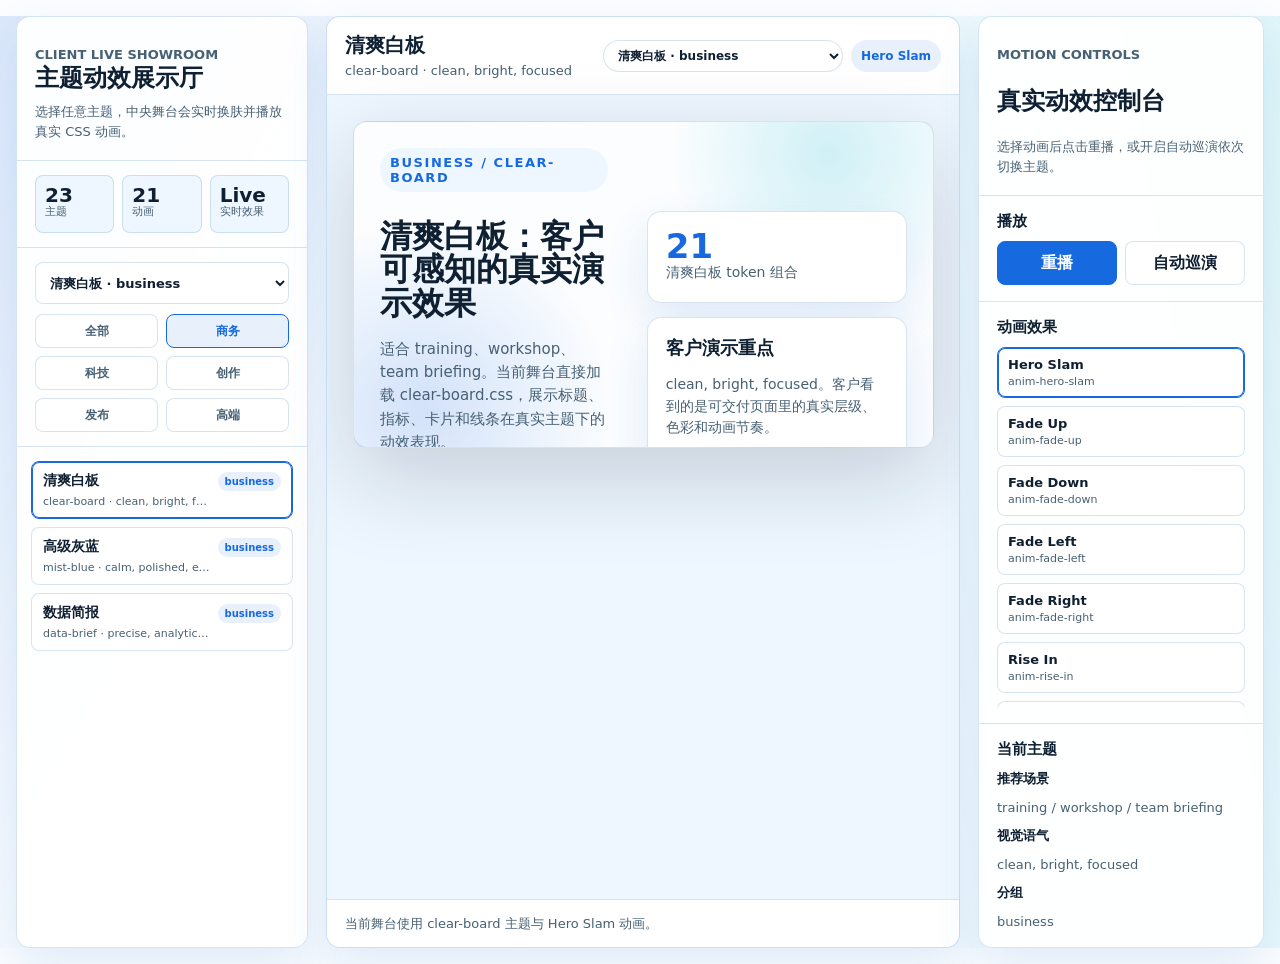
==== index.html @ 8038e410 "Publish theme motion showroom preview" ====
﻿<!doctype html>
<html lang="zh-CN">
<head>
  <meta charset="utf-8">
  <meta name="viewport" content="width=device-width,initial-scale=1">
  <title>灵感演示工坊主题动效展示厅</title>
  <link rel="stylesheet" href="assets/fonts.css">
  <link rel="stylesheet" href="assets/base.css">
  <link rel="stylesheet" id="theme-link" href="assets/themes/clear-board.css">
  <link rel="stylesheet" href="assets/animations/animations.css">
  <link rel="preload" as="style" href="assets/themes/clear-board.css">
  <link rel="preload" as="style" href="assets/themes/mist-blue.css">
  <link rel="preload" as="style" href="assets/themes/data-brief.css">
  <link rel="preload" as="style" href="assets/themes/deep-code.css">
  <link rel="preload" as="style" href="assets/themes/terminal-signal.css">
  <link rel="preload" as="style" href="assets/themes/blueprint-grid.css">
  <link rel="preload" as="style" href="assets/themes/soft-card.css">
  <link rel="preload" as="style" href="assets/themes/editorial-space.css">
  <link rel="preload" as="style" href="assets/themes/journal-spark.css">
  <link rel="preload" as="style" href="assets/themes/future-gradient.css">
  <link rel="preload" as="style" href="assets/themes/glass-light.css">
  <link rel="preload" as="style" href="assets/themes/brand-pop.css">
  <link rel="preload" as="style" href="assets/themes/paper-research.css">
  <link rel="preload" as="style" href="assets/themes/consulting-pro.css">
  <link rel="preload" as="style" href="assets/themes/minimal-stage.css">
  <link rel="preload" as="style" href="assets/themes/neon-orbit.css">
  <link rel="preload" as="style" href="assets/themes/quantum-grid.css">
  <link rel="preload" as="style" href="assets/themes/black-gold-stage.css">
  <link rel="preload" as="style" href="assets/themes/platinum-launch.css">
  <link rel="preload" as="style" href="assets/themes/executive-ink.css">
  <link rel="preload" as="style" href="assets/themes/signal-dashboard.css">
  <link rel="preload" as="style" href="assets/themes/editorial-luxe.css">
  <link rel="preload" as="style" href="assets/themes/vivid-pop.css">
  <style>
    * { box-sizing: border-box; }
    html { min-height: 100%; scroll-behavior: smooth; }
    body {
      min-height: 100%;
      margin: 0;
      color: var(--text-1);
      background:
        linear-gradient(120deg, color-mix(in srgb, var(--accent) 14%, transparent), transparent 34%),
        linear-gradient(260deg, color-mix(in srgb, var(--accent-2) 12%, transparent), transparent 42%),
        var(--bg);
      font-family: Inter, "Microsoft YaHei", "PingFang SC", system-ui, sans-serif;
    }
    button { font: inherit; }
    .showroom {
      display: grid;
      grid-template-columns: 292px minmax(0, 1fr) 286px;
      gap: 18px;
      width: min(1680px, calc(100vw - 32px));
      min-height: calc(100vh - 32px);
      margin: 16px auto;
    }
    .rail,
    .control-panel {
      border: 1px solid var(--border);
      border-radius: var(--radius);
      background: color-mix(in srgb, var(--surface) 92%, transparent);
      box-shadow: var(--shadow);
    }
    .rail {
      display: flex;
      flex-direction: column;
      min-height: 0;
      overflow: hidden;
    }
    .rail-header,
    .control-header {
      padding: 18px;
      border-bottom: 1px solid var(--border);
    }
    .eyebrow {
      margin: 0 0 8px;
      color: var(--accent);
      font-size: 12px;
      font-weight: 900;
      letter-spacing: 0;
      text-transform: uppercase;
    }
    h1,
    h2,
    h3,
    p { letter-spacing: 0; }
    .rail h1 {
      margin: 0;
      font-size: 24px;
      line-height: 1.12;
    }
    .rail-header p,
    .control-header p {
      margin: 10px 0 0;
      color: var(--text-2);
      font-size: 13px;
      line-height: 1.55;
    }
    .theme-count {
      display: grid;
      grid-template-columns: repeat(3, minmax(0, 1fr));
      gap: 8px;
      padding: 14px 18px;
      border-bottom: 1px solid var(--border);
    }
    .theme-count span {
      min-height: 58px;
      border: 1px solid var(--border);
      border-radius: 8px;
      padding: 9px;
      background: var(--surface-soft);
      color: var(--text-2);
      font-size: 11px;
      line-height: 1.25;
    }
    .theme-count strong {
      display: block;
      color: var(--text-1);
      font-size: 20px;
      line-height: 1;
    }
    .theme-tools {
      display: grid;
      gap: 10px;
      padding: 14px 18px;
      border-bottom: 1px solid var(--border);
    }
    .theme-select {
      width: 100%;
      min-height: 42px;
      border: 1px solid var(--border);
      border-radius: 8px;
      padding: 8px 10px;
      color: var(--text-1);
      background: var(--surface);
      font: inherit;
      font-size: 13px;
      font-weight: 800;
    }
    .theme-select:focus-visible {
      border-color: color-mix(in srgb, var(--accent) 52%, var(--border));
      outline: 3px solid color-mix(in srgb, var(--accent) 22%, transparent);
      outline-offset: 1px;
    }
    .theme-filters {
      display: grid;
      grid-template-columns: repeat(2, minmax(0, 1fr));
      gap: 8px;
    }
    .filter-button {
      min-height: 34px;
      border: 1px solid var(--border);
      border-radius: 8px;
      padding: 6px 8px;
      color: var(--text-2);
      background: var(--surface);
      cursor: pointer;
      font-size: 12px;
      font-weight: 900;
    }
    .filter-button:hover,
    .filter-button:focus-visible {
      border-color: color-mix(in srgb, var(--accent) 52%, var(--border));
      color: var(--text-1);
      outline: 3px solid color-mix(in srgb, var(--accent) 18%, transparent);
      outline-offset: 1px;
    }
    .filter-button[aria-pressed="true"] {
      border-color: var(--accent);
      color: var(--accent);
      background: color-mix(in srgb, var(--accent) 10%, var(--surface));
    }
    .theme-list {
      display: grid;
      gap: 8px;
      min-height: 0;
      overflow: auto;
      padding: 14px;
    }
    .theme-button,
    .animation-button,
    .action-button {
      border: 1px solid var(--border);
      border-radius: 8px;
      color: var(--text-1);
      background: var(--surface);
      cursor: pointer;
    }
    .theme-button {
      display: grid;
      grid-template-columns: minmax(0, 1fr) auto;
      gap: 8px;
      width: 100%;
      min-height: 58px;
      padding: 10px 11px;
      text-align: left;
    }
    .theme-button:hover,
    .theme-button:focus-visible,
    .animation-button:hover,
    .animation-button:focus-visible,
    .action-button:hover,
    .action-button:focus-visible {
      border-color: color-mix(in srgb, var(--accent) 52%, var(--border));
      outline: 3px solid color-mix(in srgb, var(--accent) 22%, transparent);
      outline-offset: 1px;
    }
    .theme-button[aria-pressed="true"],
    .animation-button[aria-pressed="true"] {
      border-color: var(--accent);
      box-shadow: inset 0 0 0 1px var(--accent);
    }
    .theme-button strong {
      display: block;
      overflow: hidden;
      text-overflow: ellipsis;
      white-space: nowrap;
      font-size: 14px;
    }
    .theme-button small {
      display: block;
      overflow: hidden;
      margin-top: 5px;
      color: var(--text-2);
      text-overflow: ellipsis;
      white-space: nowrap;
      font-size: 11px;
    }
    .group-pill {
      align-self: start;
      border-radius: 999px;
      padding: 4px 7px;
      color: var(--accent);
      background: color-mix(in srgb, var(--accent) 10%, var(--surface));
      font-size: 10px;
      font-weight: 900;
      white-space: nowrap;
    }
    .stage-area {
      display: grid;
      grid-template-rows: auto minmax(0, 1fr) auto;
      min-width: 0;
      min-height: 0;
      border: 1px solid var(--border);
      border-radius: var(--radius);
      background: var(--surface-soft);
      box-shadow: var(--shadow);
      overflow: hidden;
    }
    .stage-topbar {
      display: grid;
      grid-template-columns: minmax(0, 1fr) auto;
      gap: 16px;
      align-items: center;
      padding: 16px 18px;
      border-bottom: 1px solid var(--border);
      background: var(--surface);
    }
    .stage-topbar h2 {
      margin: 0;
      font-size: 20px;
      line-height: 1.25;
    }
    .stage-topbar p {
      margin: 5px 0 0;
      color: var(--text-2);
      font-size: 13px;
    }
    .stage-actions {
      display: flex;
      flex-wrap: wrap;
      gap: 8px;
      justify-content: flex-end;
      align-items: center;
    }
    .stage-theme-select {
      width: min(240px, 34vw);
      min-height: 32px;
      border: 1px solid var(--border);
      border-radius: 999px;
      padding: 5px 30px 5px 10px;
      color: var(--text-1);
      background: var(--surface);
      font: inherit;
      font-size: 12px;
      font-weight: 900;
    }
    .stage-theme-select:focus-visible {
      border-color: color-mix(in srgb, var(--accent) 52%, var(--border));
      outline: 3px solid color-mix(in srgb, var(--accent) 22%, transparent);
      outline-offset: 1px;
    }
    .live-badge {
      display: inline-flex;
      align-items: center;
      min-height: 32px;
      border-radius: 999px;
      padding: 6px 10px;
      color: var(--accent);
      background: color-mix(in srgb, var(--accent) 10%, var(--surface));
      font-size: 12px;
      font-weight: 900;
      white-space: nowrap;
    }
    .stage-wrap {
      display: grid;
      place-items: start center;
      min-height: 0;
      padding: clamp(14px, 2vw, 26px);
    }
    .live-stage {
      position: relative;
      width: min(100%, 1180px);
      aspect-ratio: 16 / 9;
      container-type: inline-size;
      overflow: hidden;
      border: 1px solid var(--border);
      border-radius: var(--radius);
      background:
        radial-gradient(circle at 82% 10%, color-mix(in srgb, var(--accent-2) 20%, transparent), transparent 28%),
        radial-gradient(circle at 12% 88%, color-mix(in srgb, var(--accent) 18%, transparent), transparent 32%),
        var(--bg);
      box-shadow: 0 30px 90px rgba(15, 23, 42, 0.18);
    }
    .stage-inner {
      display: grid;
      grid-template-columns: minmax(0, 1.15fr) minmax(260px, 0.85fr);
      gap: clamp(20px, 3vw, 44px);
      height: 100%;
      padding: clamp(26px, 4cqw, 54px);
    }
    .stage-copy {
      align-self: center;
      min-width: 0;
    }
    .stage-copy .kicker {
      display: inline-flex;
      max-width: 100%;
      border-radius: 999px;
      padding: 7px 10px;
      background: var(--surface-soft);
    }
    .stage-title {
      max-width: 740px;
      margin: 16px 0 0;
      overflow-wrap: anywhere;
      font-size: clamp(32px, 5.2cqw, 58px);
      line-height: 1.04;
      font-weight: 900;
    }
    .stage-lede {
      max-width: 650px;
      margin: 18px 0 0;
      color: var(--text-2);
      overflow-wrap: anywhere;
      font-size: clamp(15px, 1.7cqw, 19px);
      line-height: 1.55;
    }
    .stage-proof {
      display: flex;
      flex-wrap: wrap;
      gap: 10px;
      margin-top: 22px;
    }
    .stage-proof span {
      border: 1px solid var(--border);
      border-radius: 999px;
      padding: 8px 12px;
      color: var(--text-2);
      background: var(--surface);
      font-size: 13px;
      font-weight: 800;
    }
    .stage-panel {
      align-self: center;
      display: grid;
      gap: 14px;
      min-width: 0;
      max-width: 340px;
    }
    .metric-card,
    .insight-card {
      border: 1px solid var(--border);
      border-radius: var(--radius);
      padding: 18px;
      background: var(--surface);
      box-shadow: var(--shadow);
    }
    .metric-card strong {
      display: block;
      color: var(--accent);
      font-size: clamp(34px, 5cqw, 56px);
      line-height: 0.95;
    }
    .metric-card span,
    .insight-card p {
      color: var(--text-2);
      font-size: 14px;
      line-height: 1.55;
    }
    .insight-card h3 {
      margin: 0 0 9px;
      font-size: 18px;
    }
    .signal-line {
      height: 9px;
      border-radius: 999px;
      background: linear-gradient(90deg, var(--accent), var(--accent-2));
    }
    .slide-note {
      padding: 14px 18px;
      border-top: 1px solid var(--border);
      color: var(--text-2);
      background: var(--surface);
      font-size: 13px;
      line-height: 1.5;
    }
    .control-panel {
      min-height: 0;
      overflow: auto;
    }
    .control-section {
      padding: 16px 18px;
      border-bottom: 1px solid var(--border);
    }
    .control-section:last-child { border-bottom: 0; }
    .control-section h3 {
      margin: 0 0 10px;
      font-size: 15px;
    }
    .animation-list {
      display: grid;
      gap: 8px;
      max-height: 360px;
      overflow: auto;
    }
    .animation-button {
      display: grid;
      width: 100%;
      min-height: 44px;
      padding: 9px 10px;
      text-align: left;
      font-size: 13px;
    }
    .animation-button small {
      margin-top: 3px;
      color: var(--text-2);
      font-size: 11px;
    }
    .action-grid {
      display: grid;
      grid-template-columns: repeat(2, minmax(0, 1fr));
      gap: 8px;
    }
    .action-button {
      min-height: 44px;
      padding: 10px;
      font-weight: 900;
    }
    .action-button.primary {
      color: #fff;
      border-color: var(--accent);
      background: var(--accent);
    }
    .theme-detail {
      display: grid;
      gap: 9px;
      margin: 0;
      color: var(--text-2);
      font-size: 13px;
      line-height: 1.5;
    }
    .theme-detail dt {
      color: var(--text-1);
      font-weight: 900;
    }
    .theme-detail dd {
      margin: 0;
    }
    @media (max-width: 1180px) {
      .showroom {
        grid-template-columns: 260px minmax(0, 1fr);
      }
      .control-panel {
        grid-column: 1 / -1;
      }
      .animation-list {
        grid-template-columns: repeat(3, minmax(0, 1fr));
        max-height: none;
      }
      .stage-actions {
        justify-content: flex-start;
      }
      .stage-theme-select {
        width: min(360px, 100%);
      }
    }
    @media (max-width: 820px) {
      .showroom {
        display: flex;
        flex-direction: column;
        width: min(100vw - 20px, 720px);
      }
      .stage-area { order: 1; }
      .rail { order: 2; }
      .control-panel { order: 3; }
      .rail,
      .stage-area,
      .control-panel {
        margin-bottom: 14px;
      }
      .theme-list {
        grid-template-columns: repeat(2, minmax(0, 1fr));
        max-height: 360px;
      }
      .stage-inner {
        grid-template-columns: 1fr;
        padding: 28px;
      }
      .stage-panel {
        display: none;
      }
      .animation-list {
        grid-template-columns: 1fr;
      }
      .stage-topbar {
        grid-template-columns: 1fr;
      }
    }
    @media (max-width: 520px) {
      .theme-count,
      .theme-list {
        grid-template-columns: 1fr;
      }
      .stage-wrap {
        padding: 10px;
      }
      .live-stage {
        aspect-ratio: 9 / 14;
      }
      .stage-title {
        font-size: 38px;
      }
      .stage-lede {
        font-size: 15px;
      }
    }
    @media (prefers-reduced-motion: reduce) {
      *,
      *::before,
      *::after {
        animation: none !important;
        transition: none !important;
        scroll-behavior: auto !important;
      }
    }
  </style>
</head>
<body>
  <main class="showroom">
    <aside class="rail" aria-label="主题列表">
      <div class="rail-header">
        <p class="eyebrow">Client Live Showroom</p>
        <h1>主题动效展示厅</h1>
        <p>选择任意主题，中央舞台会实时换肤并播放真实 CSS 动画。</p>
      </div>
      <div class="theme-count">
        <span><strong>23</strong>主题</span>
        <span><strong>21</strong>动画</span>
        <span><strong>Live</strong>实时效果</span>
      </div>
      <div class="theme-tools">
        <select class="theme-select" id="theme-select" aria-label="快速选择主题"></select>
        <div class="theme-filters" id="theme-filters" aria-label="主题分组筛选"></div>
      </div>
      <div class="theme-list" id="theme-list"></div>
    </aside>

    <section class="stage-area" aria-label="实时主题动画舞台">
      <header class="stage-topbar">
        <div>
          <h2 id="current-theme-heading">清爽白板</h2>
          <p id="current-theme-subtitle">clear-board · clean, bright, focused</p>
        </div>
        <div class="stage-actions">
          <select class="stage-theme-select" id="stage-theme-select" aria-label="舞台快速选择主题"></select>
          <span class="live-badge" id="current-animation-badge">Hero Slam</span>
        </div>
      </header>
      <div class="stage-wrap">
        <article class="live-stage" id="live-stage">
          <div class="stage-inner">
            <div class="stage-copy">
              <p class="kicker" id="stage-kicker" data-anim>Theme / clear-board</p>
              <h2 class="stage-title" id="stage-title" data-anim>把主题和动画做成客户能感知的演示现场</h2>
              <p class="stage-lede" id="stage-lede" data-anim>不是截图拼贴，而是真实 DOM、真实主题 CSS 和真实动画组合。每一次切换都会让客户看到最终页面会怎样动起来。</p>
              <div class="stage-proof" id="stage-proof" data-anim>
                <span>标题入场</span>
                <span>指标弹出</span>
                <span>卡片级联</span>
                <span>线条绘制</span>
              </div>
            </div>
            <div class="stage-panel">
              <div class="metric-card" id="metric-card" data-anim>
                <strong id="metric-value">23</strong>
                <span id="metric-label">套主题全部可演示</span>
              </div>
              <div class="insight-card" id="insight-card" data-anim>
                <h3>客户演示重点</h3>
                <p id="insight-copy">用一块真实舞台统一展示主题、字阶、卡片、指标和动效，让选择过程更像产品体验。</p>
              </div>
              <div class="signal-line" id="signal-line" data-anim></div>
            </div>
          </div>
        </article>
      </div>
      <footer class="slide-note" id="stage-note">当前舞台使用 clear-board 主题与 Hero Slam 动画。</footer>
    </section>

    <aside class="control-panel" aria-label="动效控制">
      <div class="control-header">
        <p class="eyebrow">Motion Controls</p>
        <h2>真实动效控制台</h2>
        <p>选择动画后点击重播，或开启自动巡演依次切换主题。</p>
      </div>
      <section class="control-section">
        <h3>播放</h3>
        <div class="action-grid">
          <button class="action-button primary" type="button" id="replay-button">重播</button>
          <button class="action-button" type="button" id="tour-button" aria-pressed="false">自动巡演</button>
        </div>
      </section>
      <section class="control-section">
        <h3>动画效果</h3>
        <div class="animation-list" id="animation-list"></div>
      </section>
      <section class="control-section">
        <h3>当前主题</h3>
        <dl class="theme-detail">
          <dt>推荐场景</dt>
          <dd id="theme-scenes">training / workshop / team briefing</dd>
          <dt>视觉语气</dt>
          <dd id="theme-tone">clean, bright, focused</dd>
          <dt>分组</dt>
          <dd id="theme-group">business</dd>
        </dl>
      </section>
    </aside>
  </main>

  <script>
    const THEMES = [
      {"id":"clear-board","name":"清爽白板","group":"business","tone":"clean, bright, focused","recommendedFor":["training","workshop","team briefing"]},
      {"id":"mist-blue","name":"高级灰蓝","group":"business","tone":"calm, polished, executive","recommendedFor":["business review","proposal","strategy update"]},
      {"id":"data-brief","name":"数据简报","group":"business","tone":"precise, analytical, structured","recommendedFor":["metrics readout","dashboard summary","market analysis"]},
      {"id":"deep-code","name":"深色代码","group":"tech","tone":"dark, sharp, technical","recommendedFor":["engineering demo","code walkthrough","developer keynote"]},
      {"id":"terminal-signal","name":"终端极客","group":"tech","tone":"compact, high-contrast, systems-oriented","recommendedFor":["ops review","security briefing","tooling demo"]},
      {"id":"blueprint-grid","name":"架构蓝图","group":"tech","tone":"diagrammatic, spatial, rigorous","recommendedFor":["architecture review","platform plan","technical roadmap"]},
      {"id":"soft-card","name":"温柔卡片","group":"creator","tone":"soft, friendly, organized","recommendedFor":["course notes","portfolio story","creator update"]},
      {"id":"editorial-space","name":"杂志留白","group":"creator","tone":"editorial, spacious, refined","recommendedFor":["case study","visual essay","brand narrative"]},
      {"id":"journal-spark","name":"手账灵感","group":"creator","tone":"warm, expressive, personal","recommendedFor":["reflection deck","idea collection","creative process"]},
      {"id":"future-gradient","name":"未来渐变","group":"launch","tone":"vivid, futuristic, energetic","recommendedFor":["product launch","vision pitch","innovation showcase"]},
      {"id":"glass-light","name":"玻璃光感","group":"launch","tone":"luminous, modern, premium","recommendedFor":["feature reveal","investor preview","app showcase"]},
      {"id":"brand-pop","name":"活力品牌","group":"launch","tone":"bold, upbeat, memorable","recommendedFor":["campaign pitch","brand activation","growth update"]},
      {"id":"paper-research","name":"论文纸感","group":"academic","tone":"scholarly, quiet, evidence-led","recommendedFor":["research summary","literature review","seminar"]},
      {"id":"consulting-pro","name":"咨询提案","group":"academic","tone":"formal, logical, recommendation-driven","recommendedFor":["consulting deck","decision memo","policy proposal"]},
      {"id":"minimal-stage","name":"极简演讲","group":"academic","tone":"minimal, confident, presentation-first","recommendedFor":["lecture","conference talk","thesis defense"]},
      {"id":"neon-orbit","name":"霓虹轨道","group":"premium-tech","tone":"dark, electric, cinematic, future-facing","recommendedFor":["AI keynote","vision pitch","technical launch"]},
      {"id":"quantum-grid","name":"量子网格","group":"premium-tech","tone":"dark, precise, gridded, systems-oriented","recommendedFor":["architecture review","data platform","developer demo"]},
      {"id":"black-gold-stage","name":"黑金舞台","group":"premium-launch","tone":"dramatic, high-end, confident, investor-ready","recommendedFor":["founder pitch","premium launch","executive keynote"]},
      {"id":"platinum-launch","name":"铂金发布","group":"premium-launch","tone":"bright, metallic, polished, product-led","recommendedFor":["SaaS launch","feature reveal","product story"]},
      {"id":"executive-ink","name":"高管墨色","group":"premium-consulting","tone":"editorial, serious, strategic, recommendation-led","recommendedFor":["board memo","strategy report","decision briefing"]},
      {"id":"signal-dashboard","name":"信号仪表盘","group":"premium-data","tone":"analytical, high-contrast, operational, decision-oriented","recommendedFor":["KPI review","operating report","market diagnostics"]},
      {"id":"editorial-luxe","name":"高级刊物","group":"premium-editorial","tone":"spacious, typographic, calm, sophisticated","recommendedFor":["course module","knowledge essay","case study"]},
      {"id":"vivid-pop","name":"鲜活品牌","group":"premium-creator","tone":"bold, saturated, energetic, memorable","recommendedFor":["social carousel","campaign recap","creator deck"]}
    ];

    const ANIMATIONS = [
      {"name":"Hero Slam","className":"anim-hero-slam"},
      {"name":"Fade Up","className":"anim-fade-up"},
      {"name":"Fade Down","className":"anim-fade-down"},
      {"name":"Fade Left","className":"anim-fade-left"},
      {"name":"Fade Right","className":"anim-fade-right"},
      {"name":"Rise In","className":"anim-rise-in"},
      {"name":"Zoom In","className":"anim-zoom-in"},
      {"name":"Blur In","className":"anim-blur-in"},
      {"name":"Stagger List","className":"anim-stagger-list"},
      {"name":"Counter Up","className":"anim-counter-up"},
      {"name":"Line Draw","className":"anim-line-draw"},
      {"name":"Highlight Sweep","className":"anim-highlight-sweep"},
      {"name":"Soft Pulse","className":"anim-soft-pulse"},
      {"name":"Float Slow","className":"anim-float-slow"},
      {"name":"Slide Reveal","className":"anim-slide-reveal"},
      {"name":"Typing","className":"anim-typing"},
      {"name":"Reveal Mask","className":"anim-reveal-mask"},
      {"name":"Metric Pop","className":"anim-metric-pop"},
      {"name":"Card Cascade","className":"anim-card-cascade"},
      {"name":"Image Drift","className":"anim-image-drift"},
      {"name":"Signal Scan","className":"anim-signal-scan"}
    ];

    const themeLink = document.getElementById("theme-link");
    const themeSelect = document.getElementById("theme-select");
    const stageThemeSelect = document.getElementById("stage-theme-select");
    const themeFilters = document.getElementById("theme-filters");
    const themeList = document.getElementById("theme-list");
    const animationList = document.getElementById("animation-list");
    const stage = document.getElementById("live-stage");
    const animatedNodes = [
      document.getElementById("stage-kicker"),
      document.getElementById("stage-title"),
      document.getElementById("stage-lede"),
      document.getElementById("stage-proof"),
      document.getElementById("metric-card"),
      document.getElementById("insight-card"),
      document.getElementById("signal-line")
    ];
    const GROUP_FILTERS = [
      { label: "全部", value: "all" },
      { label: "商务", value: "business" },
      { label: "科技", value: "tech" },
      { label: "创作", value: "creator" },
      { label: "发布", value: "launch" },
      { label: "高端", value: "premium" }
    ];
    const state = { themeIndex: 0, animationIndex: 0, activeGroup: "all", tourTimer: null };

    function escapeHtml(value) {
      return String(value).replace(/[&<>"']/g, (char) => ({
        "&": "&amp;",
        "<": "&lt;",
        ">": "&gt;",
        '"': "&quot;",
        "'": "&#39;"
      })[char]);
    }

    function isThemeInActiveGroup(theme) {
      if (state.activeGroup === "all") return true;
      if (state.activeGroup === "premium") return theme.group.startsWith("premium");
      return theme.group === state.activeGroup;
    }

    function groupValueForTheme(theme) {
      return theme.group.startsWith("premium") ? "premium" : theme.group;
    }

    function renderThemeSelect() {
      const options = THEMES.map((theme, index) => (
        `<option value="${index}">${escapeHtml(theme.name)} · ${escapeHtml(theme.group)}</option>`
      )).join("");
      themeSelect.innerHTML = options;
      stageThemeSelect.innerHTML = options;
    }

    function renderThemeFilters() {
      themeFilters.innerHTML = GROUP_FILTERS.map((filter) => (
        `<button class="filter-button" type="button" data-theme-filter="${filter.value}" aria-pressed="${filter.value === state.activeGroup}">
          ${escapeHtml(filter.label)}
        </button>`
      )).join("");
    }

    function renderThemeList() {
      const visibleThemes = THEMES
        .map((theme, index) => ({ theme, index }))
        .filter(({ theme }) => isThemeInActiveGroup(theme));
      themeList.innerHTML = visibleThemes.map(({ theme, index }) => (
        `<button class="theme-button" type="button" data-theme-index="${index}" aria-pressed="${index === state.themeIndex}">
          <span><strong>${escapeHtml(theme.name)}</strong><small>${escapeHtml(theme.id)} · ${escapeHtml(theme.tone)}</small></span>
          <span class="group-pill">${escapeHtml(theme.group)}</span>
        </button>`
      )).join("");
    }

    function renderAnimationList() {
      animationList.innerHTML = ANIMATIONS.map((animation, index) => (
        `<button class="animation-button" type="button" data-animation-index="${index}" aria-pressed="${index === 0}">
          <strong>${escapeHtml(animation.name)}</strong>
          <small>${escapeHtml(animation.className)}</small>
        </button>`
      )).join("");
    }

    function setAnimationClasses(animation) {
      const baseClasses = ["", animation.className, "anim-fade-up", "anim-card-cascade", "anim-metric-pop", "anim-fade-left", "anim-line-draw"];
      animatedNodes.forEach((node, index) => {
        if (!node) return;
        node.className = node.className
          .split(/\s+/)
          .filter((item) => item && !item.startsWith("anim-"))
          .join(" ");
        const nextClass = baseClasses[index] || animation.className;
        if (nextClass) node.classList.add(nextClass);
      });
      document.getElementById("stage-proof").classList.add("anim-stagger-list");
      document.getElementById("metric-card").classList.add("anim-metric-pop");
      document.getElementById("signal-line").classList.add("anim-line-draw");
    }

    function replay() {
      const animation = ANIMATIONS[state.animationIndex];
      stage.style.animation = "none";
      animatedNodes.forEach((node) => {
        if (!node) return;
        node.style.animation = "none";
        void node.offsetWidth;
        node.style.animation = "";
      });
      void stage.offsetWidth;
      stage.style.animation = "";
      setAnimationClasses(animation);
    }

    function applyTheme(index) {
      state.themeIndex = index;
      const theme = THEMES[index];
      themeLink.href = `assets/themes/${theme.id}.css`;
      document.getElementById("current-theme-heading").textContent = theme.name;
      document.getElementById("current-theme-subtitle").textContent = `${theme.id} · ${theme.tone}`;
      document.getElementById("stage-kicker").textContent = `${theme.group} / ${theme.id}`;
      document.getElementById("stage-title").textContent = `${theme.name}：客户可感知的真实演示效果`;
      document.getElementById("stage-lede").textContent = `适合 ${theme.recommendedFor.join("、")}。当前舞台直接加载 ${theme.id}.css，展示标题、指标、卡片和线条在真实主题下的动效表现。`;
      document.getElementById("metric-value").textContent = String(10 + theme.id.length);
      document.getElementById("metric-label").textContent = `${theme.name} token 组合`;
      document.getElementById("insight-copy").textContent = `${theme.tone}。客户看到的是可交付页面里的真实层级、色彩和动画节奏。`;
      document.getElementById("theme-scenes").textContent = theme.recommendedFor.join(" / ");
      document.getElementById("theme-tone").textContent = theme.tone;
      document.getElementById("theme-group").textContent = theme.group;
      document.getElementById("stage-note").textContent = `当前舞台使用 ${theme.id} 主题与 ${ANIMATIONS[state.animationIndex].name} 动画。`;
      themeSelect.value = String(index);
      stageThemeSelect.value = String(index);
      document.querySelectorAll(".theme-button").forEach((button) => {
        button.setAttribute("aria-pressed", String(Number(button.dataset.themeIndex) === index));
      });
      replay();
    }

    function applyAnimation(index) {
      state.animationIndex = index;
      const animation = ANIMATIONS[index];
      document.getElementById("current-animation-badge").textContent = animation.name;
      document.querySelectorAll(".animation-button").forEach((button) => {
        button.setAttribute("aria-pressed", String(Number(button.dataset.animationIndex) === index));
      });
      applyTheme(state.themeIndex);
    }

    function toggleTour() {
      const button = document.getElementById("tour-button");
      if (state.tourTimer) {
        window.clearInterval(state.tourTimer);
        state.tourTimer = null;
        button.setAttribute("aria-pressed", "false");
        button.textContent = "自动巡演";
        return;
      }
      button.setAttribute("aria-pressed", "true");
      button.textContent = "停止巡演";
      state.tourTimer = window.setInterval(() => {
        applyTheme((state.themeIndex + 1) % THEMES.length);
      }, 2400);
    }

    function findInitialThemeIndex() {
      const themeId = new URLSearchParams(window.location.search).get("theme");
      const index = THEMES.findIndex((theme) => theme.id === themeId);
      return index >= 0 ? index : 0;
    }

    function findInitialAnimationIndex() {
      const animationParam = new URLSearchParams(window.location.search).get("animation");
      const index = ANIMATIONS.findIndex((animation) => (
        animation.className === animationParam || animation.name.toLowerCase().replace(/\s+/g, "-") === animationParam
      ));
      return index >= 0 ? index : 0;
    }

    renderThemeSelect();
    renderThemeFilters();
    renderThemeList();
    renderAnimationList();
    function handleThemeSelectChange(select) {
      const index = Number(select.value);
      const theme = THEMES[index];
      state.activeGroup = groupValueForTheme(theme);
      renderThemeFilters();
      renderThemeList();
      applyTheme(index);
    }
    themeSelect.addEventListener("change", () => handleThemeSelectChange(themeSelect));
    stageThemeSelect.addEventListener("change", () => handleThemeSelectChange(stageThemeSelect));
    themeFilters.addEventListener("click", (event) => {
      const button = event.target.closest("[data-theme-filter]");
      if (!button) return;
      state.activeGroup = button.dataset.themeFilter;
      renderThemeFilters();
      renderThemeList();
      if (!isThemeInActiveGroup(THEMES[state.themeIndex])) {
        const firstVisibleIndex = THEMES.findIndex((theme) => isThemeInActiveGroup(theme));
        if (firstVisibleIndex >= 0) applyTheme(firstVisibleIndex);
      } else {
        applyTheme(state.themeIndex);
      }
    });
    themeList.addEventListener("click", (event) => {
      const button = event.target.closest("[data-theme-index]");
      if (button) applyTheme(Number(button.dataset.themeIndex));
    });
    animationList.addEventListener("click", (event) => {
      const button = event.target.closest("[data-animation-index]");
      if (button) applyAnimation(Number(button.dataset.animationIndex));
    });
    document.getElementById("replay-button").addEventListener("click", replay);
    document.getElementById("tour-button").addEventListener("click", toggleTour);
    state.themeIndex = findInitialThemeIndex();
    state.animationIndex = findInitialAnimationIndex();
    state.activeGroup = groupValueForTheme(THEMES[state.themeIndex]);
    renderThemeFilters();
    renderThemeList();
    applyAnimation(state.animationIndex);
  </script>
</body>
</html>
---- assets/fonts.css ----
:root {
  --font-sans: "Inter", "Noto Sans SC", "Microsoft YaHei", "PingFang SC", system-ui, sans-serif;
  --font-serif: "Noto Serif SC", "Source Han Serif SC", Georgia, serif;
  --font-mono: "JetBrains Mono", "SFMono-Regular", Consolas, monospace;
}
---- assets/base.css ----
:root {
  --bg: #ffffff;
  --surface: #ffffff;
  --surface-soft: #f5f7fb;
  --surface-2: var(--surface-soft);
  --border: rgba(15, 23, 42, 0.12);
  --text-1: #111827;
  --text-2: #4b5563;
  --text-3: #8a94a6;
  --accent: #2563eb;
  --accent-2: #14b8a6;
  --bg-accent: transparent;
  --radius: 14px;
  --shadow: 0 18px 45px rgba(15, 23, 42, 0.10);
  --grad: linear-gradient(135deg, var(--accent), var(--accent-2));
}

* { box-sizing: border-box; }
html, body { margin: 0; min-height: 100%; background: var(--bg); color: var(--text-1); font-family: var(--font-sans); }
.deck { position: relative; width: 100vw; height: 100vh; overflow: hidden; background: var(--bg); }
.slide { position: absolute; inset: 0; display: flex; flex-direction: column; justify-content: center; padding: 72px 96px; opacity: 0; pointer-events: none; transform: translateX(24px); transition: opacity .28s ease, transform .28s ease; }
.slide.is-active { opacity: 1; pointer-events: auto; transform: translateX(0); z-index: 2; }
.slide.is-prev { transform: translateX(-24px); }
.kicker { margin: 0 0 12px; color: var(--accent); font-size: 13px; font-weight: 700; letter-spacing: .12em; text-transform: uppercase; }
.h1 { margin: 0; font-size: 72px; line-height: 1.05; letter-spacing: -0.02em; }
.h2 { margin: 0; font-size: 52px; line-height: 1.12; letter-spacing: -0.01em; }
.lede { max-width: 760px; color: var(--text-2); font-size: 24px; line-height: 1.55; }
.grid { display: grid; gap: 22px; }
.g3 { grid-template-columns: repeat(3, minmax(0, 1fr)); }
.card { padding: 24px; border: 1px solid var(--border); border-radius: var(--radius); background: var(--surface); box-shadow: var(--shadow); }
.notes { display: none !important; }
.progress-bar { position: fixed; left: 0; right: 0; bottom: 0; height: 4px; z-index: 20; background: transparent; }
.progress-bar span { display: block; width: 0; height: 100%; background: var(--accent); transition: width .2s ease; }
.notes-overlay { position: fixed; left: 0; right: 0; bottom: 0; max-height: 42vh; transform: translateY(100%); overflow: auto; padding: 20px 32px; z-index: 40; background: rgba(17, 24, 39, .96); color: white; transition: transform .2s ease; }
.notes-overlay.open { transform: translateY(0); }
.overview { position: fixed; inset: 0; z-index: 50; display: none; grid-template-columns: repeat(4, 1fr); gap: 18px; padding: 36px; background: rgba(15, 23, 42, .92); overflow: auto; }
.overview.open { display: grid; }
.overview button { height: 120px; border: 1px solid rgba(255,255,255,.18); border-radius: 10px; color: white; background: rgba(255,255,255,.08); cursor: pointer; text-align: left; padding: 14px; }

@media print {
  @page {
    size: 16in 9in;
    margin: 0;
  }

  html,
  body {
    width: 16in;
    height: auto;
    background: var(--bg);
  }

  .deck {
    width: 16in;
    height: auto;
    overflow: visible;
  }

  .slide {
    position: relative;
    inset: auto;
    width: 16in;
    height: 9in;
    min-height: 9in;
    opacity: 1 !important;
    pointer-events: auto;
    transform: none !important;
    page-break-after: always;
    break-after: page;
  }

  .progress-bar,
  .notes-overlay,
  .overview {
    display: none !important;
  }
}
---- assets/themes/clear-board.css ----
:root {
  --bg: #fbfdff;
  --surface: #ffffff;
  --surface-soft: #eef7ff;
  --surface-2: #e8fbff;
  --border: rgba(18, 94, 164, 0.16);
  --text-1: #102033;
  --text-2: #476074;
  --text-3: #8296a8;
  --accent: #1769e0;
  --accent-2: #20bfd0;
  --bg-accent: transparent;
  --radius: 14px;
  --shadow: 0 18px 44px rgba(31, 111, 196, 0.12);
  --grad: linear-gradient(135deg, #1769e0, #20bfd0);
}
---- assets/animations/animations.css ----
[data-anim] {
  animation-duration: .55s;
  animation-fill-mode: both;
  animation-timing-function: cubic-bezier(.22,1,.36,1);
}

.anim-fade-up { animation-name: fade-up; }
.anim-fade-down { animation-name: fade-down; }
.anim-fade-left { animation-name: fade-left; }
.anim-fade-right { animation-name: fade-right; }
.anim-rise-in { animation-name: rise-in; }
.anim-zoom-in { animation-name: zoom-in; }
.anim-blur-in { animation-name: blur-in; }
.anim-stagger-list { animation-name: stagger-list; }
.anim-counter-up { animation-name: counter-up; animation-timing-function: steps(12, end); }
.anim-line-draw { animation-name: line-draw; }
.anim-highlight-sweep { animation-name: highlight-sweep; }
.anim-soft-pulse { animation-name: soft-pulse; animation-duration: 1.6s; }
.anim-float-slow { animation-name: float-slow; animation-duration: 3.8s; }
.anim-slide-reveal { animation-name: slide-reveal; overflow: hidden; }
.anim-typing { animation-name: typing; overflow: hidden; white-space: nowrap; }
.anim-hero-slam { animation-name: hero-slam; animation-duration: .72s; }
.anim-reveal-mask { animation-name: reveal-mask; animation-duration: .68s; overflow: hidden; }
.anim-metric-pop { animation-name: metric-pop; animation-duration: .66s; }
.anim-card-cascade { animation-name: card-cascade; }
.anim-image-drift { animation-name: image-drift; animation-duration: 4.2s; }
.anim-signal-scan { animation-name: signal-scan; animation-duration: 1.4s; }

.anim-stagger-list > * {
  animation: fade-up .5s cubic-bezier(.22,1,.36,1) both;
}

.anim-stagger-list > *:nth-child(1) { animation-delay: .04s; }
.anim-stagger-list > *:nth-child(2) { animation-delay: .10s; }
.anim-stagger-list > *:nth-child(3) { animation-delay: .16s; }
.anim-stagger-list > *:nth-child(4) { animation-delay: .22s; }
.anim-stagger-list > *:nth-child(5) { animation-delay: .28s; }
.anim-stagger-list > *:nth-child(n+6) { animation-delay: .34s; }

.anim-card-cascade > * {
  animation: card-cascade .58s cubic-bezier(.22,1,.36,1) both;
}

.anim-card-cascade > *:nth-child(1) { animation-delay: .04s; }
.anim-card-cascade > *:nth-child(2) { animation-delay: .12s; }
.anim-card-cascade > *:nth-child(3) { animation-delay: .20s; }
.anim-card-cascade > *:nth-child(4) { animation-delay: .28s; }
.anim-card-cascade > *:nth-child(n+5) { animation-delay: .36s; }

@keyframes fade-up {
  from { opacity: 0; transform: translateY(18px); }
  to { opacity: 1; transform: translateY(0); }
}

@keyframes fade-down {
  from { opacity: 0; transform: translateY(-18px); }
  to { opacity: 1; transform: translateY(0); }
}

@keyframes fade-left {
  from { opacity: 0; transform: translateX(20px); }
  to { opacity: 1; transform: translateX(0); }
}

@keyframes fade-right {
  from { opacity: 0; transform: translateX(-20px); }
  to { opacity: 1; transform: translateX(0); }
}

@keyframes rise-in {
  from { opacity: 0; transform: translateY(32px) scale(.98); }
  to { opacity: 1; transform: translateY(0) scale(1); }
}

@keyframes zoom-in {
  from { opacity: 0; transform: scale(.94); }
  to { opacity: 1; transform: scale(1); }
}

@keyframes blur-in {
  from { opacity: 0; filter: blur(8px); transform: translateY(8px); }
  to { opacity: 1; filter: blur(0); transform: translateY(0); }
}

@keyframes stagger-list {
  from { opacity: .98; }
  to { opacity: 1; }
}

@keyframes counter-up {
  from { opacity: 0; transform: translateY(8px); }
  to { opacity: 1; transform: translateY(0); }
}

@keyframes line-draw {
  from { opacity: 0; clip-path: inset(0 100% 0 0); }
  to { opacity: 1; clip-path: inset(0 0 0 0); }
}

@keyframes highlight-sweep {
  from { background-size: 0% 100%; }
  to { background-size: 100% 100%; }
}

@keyframes soft-pulse {
  0% { transform: scale(1); opacity: .92; }
  50% { transform: scale(1.025); opacity: 1; }
  100% { transform: scale(1); opacity: .92; }
}

@keyframes float-slow {
  0% { transform: translateY(0); }
  50% { transform: translateY(-8px); }
  100% { transform: translateY(0); }
}

@keyframes slide-reveal {
  from { opacity: 0; clip-path: inset(0 0 0 100%); transform: translateX(12px); }
  to { opacity: 1; clip-path: inset(0 0 0 0); transform: translateX(0); }
}

@keyframes typing {
  from { width: 0; }
  to { width: 100%; }
}

@keyframes hero-slam {
  from { opacity: 0; transform: translateY(28px) scale(.96); filter: blur(10px); }
  to { opacity: 1; transform: translateY(0) scale(1); filter: blur(0); }
}

@keyframes reveal-mask {
  from { opacity: 0; clip-path: inset(0 100% 0 0); transform: translateX(18px); }
  to { opacity: 1; clip-path: inset(0 0 0 0); transform: translateX(0); }
}

@keyframes metric-pop {
  0% { opacity: 0; transform: translateY(18px) scale(.9); }
  70% { opacity: 1; transform: translateY(-2px) scale(1.035); }
  100% { opacity: 1; transform: translateY(0) scale(1); }
}

@keyframes card-cascade {
  from { opacity: 0; transform: translateY(22px) rotateX(8deg); }
  to { opacity: 1; transform: translateY(0) rotateX(0); }
}

@keyframes image-drift {
  0% { transform: translate3d(0, 0, 0) scale(1); }
  50% { transform: translate3d(0, -8px, 0) scale(1.012); }
  100% { transform: translate3d(0, 0, 0) scale(1); }
}

@keyframes signal-scan {
  from { opacity: .4; background-position: 0% 50%; }
  to { opacity: 1; background-position: 100% 50%; }
}

@media (prefers-reduced-motion: reduce) {
  [data-anim],
  [data-anim] * {
    animation: none !important;
    transition: none !important;
  }
}
---- assets/themes/clear-board.css ----
:root {
  --bg: #fbfdff;
  --surface: #ffffff;
  --surface-soft: #eef7ff;
  --surface-2: #e8fbff;
  --border: rgba(18, 94, 164, 0.16);
  --text-1: #102033;
  --text-2: #476074;
  --text-3: #8296a8;
  --accent: #1769e0;
  --accent-2: #20bfd0;
  --bg-accent: transparent;
  --radius: 14px;
  --shadow: 0 18px 44px rgba(31, 111, 196, 0.12);
  --grad: linear-gradient(135deg, #1769e0, #20bfd0);
}
---- assets/themes/mist-blue.css ----
:root {
  --bg: #f4f7fa;
  --surface: #ffffff;
  --surface-soft: #e8eef5;
  --surface-2: #dbe5ef;
  --border: rgba(58, 80, 103, 0.18);
  --text-1: #162536;
  --text-2: #506173;
  --text-3: #8998a7;
  --accent: #2f6f9f;
  --accent-2: #8ab7cb;
  --bg-accent: transparent;
  --radius: 12px;
  --shadow: 0 20px 48px rgba(31, 52, 75, 0.13);
  --grad: linear-gradient(135deg, #2f6f9f, #8ab7cb);
}
---- assets/themes/data-brief.css ----
:root {
  --bg: #fcfdfb;
  --surface: #ffffff;
  --surface-soft: #f0f5f1;
  --surface-2: #e9f7f4;
  --border: rgba(31, 66, 56, 0.14);
  --text-1: #101815;
  --text-2: #43524d;
  --text-3: #7d8c86;
  --accent: #16865f;
  --accent-2: #1e79b6;
  --bg-accent: transparent;
  --radius: 10px;
  --shadow: 0 16px 38px rgba(24, 72, 58, 0.10);
  --grad: linear-gradient(135deg, #16865f, #1e79b6);
}
---- assets/themes/deep-code.css ----
:root {
  --bg: #090d12;
  --surface: #10161f;
  --surface-soft: #151e2a;
  --surface-2: #1b2735;
  --border: rgba(160, 177, 198, 0.16);
  --text-1: #eef5ff;
  --text-2: #b5c3d4;
  --text-3: #748398;
  --accent: #8a7cff;
  --accent-2: #29d5bd;
  --bg-accent: transparent;
  --radius: 12px;
  --shadow: 0 24px 58px rgba(0, 0, 0, 0.36);
  --grad: linear-gradient(135deg, #8a7cff, #29d5bd);
}
---- assets/themes/terminal-signal.css ----
:root {
  --bg: #07100c;
  --surface: #0d1a13;
  --surface-soft: #14251a;
  --surface-2: #1d3323;
  --border: rgba(130, 220, 145, 0.18);
  --text-1: #e9ffe9;
  --text-2: #a9c7ad;
  --text-3: #708874;
  --accent: #8df05f;
  --accent-2: #f5b547;
  --bg-accent: transparent;
  --radius: 8px;
  --shadow: 0 22px 54px rgba(0, 0, 0, 0.38);
  --grad: linear-gradient(135deg, #8df05f, #f5b547);
}
---- assets/themes/blueprint-grid.css ----
:root {
  --bg: #0b2442;
  --surface: #12335b;
  --surface-soft: #173f6d;
  --surface-2: #0f2d50;
  --border: rgba(116, 207, 245, 0.24);
  --text-1: #f5fbff;
  --text-2: #bfd7ed;
  --text-3: #7fa6c7;
  --accent: #62d7ff;
  --accent-2: #ffffff;
  --bg-accent: transparent;
  --radius: 6px;
  --shadow: 0 24px 56px rgba(4, 19, 39, 0.36);
  --grad: linear-gradient(135deg, #62d7ff, #ffffff);
}
---- assets/themes/soft-card.css ----
:root {
  --bg: #fff8ee;
  --surface: #ffffff;
  --surface-soft: #ffecdf;
  --surface-2: #e8f6e8;
  --border: rgba(157, 113, 83, 0.18);
  --text-1: #302822;
  --text-2: #6f5b4e;
  --text-3: #a58d7b;
  --accent: #ee8f73;
  --accent-2: #74b88b;
  --bg-accent: transparent;
  --radius: 18px;
  --shadow: 0 18px 42px rgba(129, 92, 66, 0.14);
  --grad: linear-gradient(135deg, #ee8f73, #74b88b);
}
---- assets/themes/editorial-space.css ----
:root {
  --bg: #f8f3ea;
  --surface: #fffaf1;
  --surface-soft: #efe6d8;
  --surface-2: #f4ded8;
  --border: rgba(65, 52, 42, 0.16);
  --text-1: #221f1c;
  --text-2: #5d544d;
  --text-3: #998d82;
  --accent: #a7433f;
  --accent-2: #57756b;
  --bg-accent: transparent;
  --radius: 4px;
  --shadow: 0 18px 44px rgba(67, 51, 37, 0.12);
  --grad: linear-gradient(135deg, #a7433f, #57756b);
}
---- assets/themes/journal-spark.css ----
:root {
  --bg: #fff9e8;
  --surface: #fffdf5;
  --surface-soft: #f5ecd0;
  --surface-2: #ffe1e9;
  --border: rgba(84, 75, 60, 0.17);
  --text-1: #2f2d2a;
  --text-2: #615b51;
  --text-3: #9b9280;
  --accent: #f2bc2f;
  --accent-2: #e65f8e;
  --bg-accent: transparent;
  --radius: 16px;
  --shadow: 0 16px 40px rgba(129, 104, 50, 0.13);
  --grad: linear-gradient(135deg, #f2bc2f, #e65f8e);
}
---- assets/themes/future-gradient.css ----
:root {
  --bg: #10112f;
  --surface: #171b42;
  --surface-soft: #20265a;
  --surface-2: #132f55;
  --border: rgba(117, 222, 255, 0.20);
  --text-1: #f4f7ff;
  --text-2: #c4cbea;
  --text-3: #858fb8;
  --accent: #45e3ff;
  --accent-2: #c36cff;
  --bg-accent: transparent;
  --radius: 18px;
  --shadow: 0 28px 64px rgba(3, 8, 35, 0.42);
  --grad: linear-gradient(135deg, #45e3ff, #c36cff 58%, #ff7ab6);
}
---- assets/themes/glass-light.css ----
:root {
  --bg: #edf7ff;
  --surface: rgba(255, 255, 255, 0.78);
  --surface-soft: rgba(232, 243, 255, 0.74);
  --surface-2: rgba(245, 239, 255, 0.70);
  --border: rgba(80, 122, 178, 0.18);
  --text-1: #172238;
  --text-2: #53617a;
  --text-3: #8b98ad;
  --accent: #4f84ff;
  --accent-2: #9c6bf2;
  --bg-accent: transparent;
  --radius: 20px;
  --shadow: 0 24px 60px rgba(82, 117, 166, 0.18);
  --grad: linear-gradient(135deg, #4f84ff, #9c6bf2);
}
---- assets/themes/brand-pop.css ----
:root {
  --bg: #ffffff;
  --surface: #ffffff;
  --surface-soft: #fff2dc;
  --surface-2: #eaf3ff;
  --border: rgba(42, 54, 76, 0.14);
  --text-1: #1e2430;
  --text-2: #5b6471;
  --text-3: #929aa6;
  --accent: #ff6655;
  --accent-2: #2378ff;
  --bg-accent: transparent;
  --radius: 12px;
  --shadow: 0 20px 48px rgba(34, 61, 104, 0.13);
  --grad: linear-gradient(135deg, #ff6655, #2378ff 62%, #ffd447);
}
---- assets/themes/paper-research.css ----
:root {
  --bg: #f6f1e7;
  --surface: #fffaf0;
  --surface-soft: #eee7dc;
  --surface-2: #e8eef4;
  --border: rgba(38, 35, 31, 0.18);
  --text-1: #181714;
  --text-2: #4f4a43;
  --text-3: #827a70;
  --accent: #255f93;
  --accent-2: #6c7d59;
  --bg-accent: transparent;
  --radius: 3px;
  --shadow: 0 14px 34px rgba(51, 45, 36, 0.11);
  --grad: linear-gradient(135deg, #255f93, #6c7d59);
}
---- assets/themes/consulting-pro.css ----
:root {
  --bg: #fbfbf8;
  --surface: #ffffff;
  --surface-soft: #f1f3f2;
  --surface-2: #eef2f7;
  --border: rgba(28, 45, 68, 0.14);
  --text-1: #142033;
  --text-2: #4d5969;
  --text-3: #8a929e;
  --accent: #123f6d;
  --accent-2: #c59a3f;
  --bg-accent: transparent;
  --radius: 6px;
  --shadow: 0 18px 44px rgba(24, 37, 54, 0.12);
  --grad: linear-gradient(135deg, #123f6d, #c59a3f);
}
---- assets/themes/minimal-stage.css ----
:root {
  --bg: #f7f7f4;
  --surface: #ffffff;
  --surface-soft: #e8e8e3;
  --surface-2: #2f3133;
  --border: rgba(26, 27, 28, 0.16);
  --text-1: #18191a;
  --text-2: #55585a;
  --text-3: #8b8f91;
  --accent: #f04f3c;
  --accent-2: #26282a;
  --bg-accent: transparent;
  --radius: 2px;
  --shadow: 0 16px 42px rgba(31, 32, 34, 0.12);
  --grad: linear-gradient(135deg, #f04f3c, #26282a);
}
---- assets/themes/neon-orbit.css ----
:root {
  --bg: #050615;
  --surface: rgba(12, 16, 39, 0.94);
  --surface-soft: #10172f;
  --surface-2: #161c3d;
  --border: rgba(36, 247, 255, 0.22);
  --text-1: #f7fbff;
  --text-2: rgba(222, 236, 255, 0.82);
  --text-3: rgba(168, 184, 214, 0.62);
  --accent: #24f7ff;
  --accent-2: #a855f7;
  --bg-accent: rgba(36, 247, 255, 0.08);
  --radius: 8px;
  --shadow: 0 26px 70px rgba(0, 0, 0, 0.46);
  --grad: linear-gradient(135deg, #24f7ff, #a855f7 56%, #ff4ecd);
}

.theme-stage {
  background:
    radial-gradient(circle at 18% 22%, color-mix(in srgb, var(--accent) 24%, transparent), transparent 34%),
    radial-gradient(circle at 82% 12%, color-mix(in srgb, var(--accent-2) 22%, transparent), transparent 28%),
    linear-gradient(135deg, #050615, #0c1230 58%, #16091f);
}

.theme-rail {
  border-left: 4px solid var(--accent);
  padding-left: 18px;
}

.theme-glow {
  box-shadow: 0 0 36px color-mix(in srgb, var(--accent) 28%, transparent);
}
---- assets/themes/quantum-grid.css ----
:root {
  --bg: #07111f;
  --surface: rgba(13, 26, 43, 0.95);
  --surface-soft: #102033;
  --surface-2: #152940;
  --border: rgba(56, 189, 248, 0.22);
  --text-1: #eef8ff;
  --text-2: rgba(209, 226, 238, 0.8);
  --text-3: rgba(143, 166, 188, 0.64);
  --accent: #38bdf8;
  --accent-2: #34d399;
  --bg-accent: rgba(52, 211, 153, 0.08);
  --radius: 6px;
  --shadow: 0 24px 64px rgba(0, 0, 0, 0.38);
  --grad: linear-gradient(135deg, #38bdf8, #34d399 62%, #a3e635);
}

.theme-stage {
  background:
    linear-gradient(rgba(56, 189, 248, 0.09) 1px, transparent 1px),
    linear-gradient(90deg, rgba(52, 211, 153, 0.08) 1px, transparent 1px),
    radial-gradient(circle at 78% 18%, color-mix(in srgb, var(--accent) 18%, transparent), transparent 32%),
    var(--bg);
  background-size: 34px 34px, 34px 34px, auto, auto;
}

.theme-rail {
  border-left: 4px solid var(--accent);
  padding-left: 18px;
}

.theme-code {
  color: var(--accent-2);
  font-family: var(--font-mono);
}
---- assets/themes/black-gold-stage.css ----
:root {
  --bg: #090806;
  --surface: #15110b;
  --surface-soft: #211a10;
  --surface-2: #2a2114;
  --border: rgba(214, 178, 94, 0.28);
  --text-1: #fff7e8;
  --text-2: rgba(244, 222, 181, 0.78);
  --text-3: rgba(183, 158, 113, 0.66);
  --accent: #d6b25e;
  --accent-2: #ef4444;
  --bg-accent: rgba(214, 178, 94, 0.1);
  --radius: 8px;
  --shadow: 0 28px 76px rgba(0, 0, 0, 0.52);
  --grad: linear-gradient(135deg, #d6b25e, #f8e5a0 45%, #ef4444);
}

.theme-stage {
  background:
    radial-gradient(circle at 22% 20%, color-mix(in srgb, var(--accent) 20%, transparent), transparent 34%),
    linear-gradient(145deg, #090806, #17110a 58%, #250b0b);
}

.theme-rail {
  border-left: 4px solid var(--accent);
  padding-left: 18px;
}

.theme-gold-line {
  border-top: 1px solid color-mix(in srgb, var(--accent) 48%, transparent);
}
---- assets/themes/platinum-launch.css ----
:root {
  --bg: #f7f8fb;
  --surface: rgba(255, 255, 255, 0.92);
  --surface-soft: #eef2f7;
  --surface-2: #e5ebf4;
  --border: rgba(37, 99, 235, 0.16);
  --text-1: #101827;
  --text-2: #46556b;
  --text-3: #7b8798;
  --accent: #2563eb;
  --accent-2: #06b6d4;
  --bg-accent: rgba(37, 99, 235, 0.08);
  --radius: 8px;
  --shadow: 0 24px 60px rgba(28, 45, 78, 0.14);
  --grad: linear-gradient(135deg, #2563eb, #06b6d4 58%, #94a3b8);
}

.theme-stage {
  background:
    radial-gradient(circle at 18% 18%, color-mix(in srgb, var(--accent-2) 18%, transparent), transparent 30%),
    linear-gradient(140deg, #ffffff, #f7f8fb 52%, #e9eef7);
}

.theme-rail {
  border-left: 4px solid var(--accent);
  padding-left: 18px;
}

.theme-metal {
  background: linear-gradient(135deg, #ffffff, #e5ebf4 48%, #f8fafc);
}
---- assets/themes/executive-ink.css ----
:root {
  --bg: #f6f1e8;
  --surface: #fffaf1;
  --surface-soft: #ede4d6;
  --surface-2: #e3d8c8;
  --border: rgba(16, 42, 67, 0.18);
  --text-1: #111827;
  --text-2: #39485a;
  --text-3: #6f7b86;
  --accent: #102a43;
  --accent-2: #8a1538;
  --bg-accent: rgba(138, 21, 56, 0.08);
  --radius: 6px;
  --shadow: 0 22px 54px rgba(47, 38, 28, 0.16);
  --grad: linear-gradient(135deg, #102a43, #8a1538 62%, #b08968);
}

.theme-stage {
  background:
    linear-gradient(90deg, rgba(16, 42, 67, 0.06) 1px, transparent 1px),
    radial-gradient(circle at 84% 16%, color-mix(in srgb, var(--accent-2) 13%, transparent), transparent 30%),
    var(--bg);
  background-size: 44px 44px, auto, auto;
}

.theme-rail {
  border-left: 4px solid var(--accent-2);
  padding-left: 18px;
}

.theme-rule {
  border-bottom: 2px solid var(--accent);
}
---- assets/themes/signal-dashboard.css ----
:root {
  --bg: #f4f7fb;
  --surface: #ffffff;
  --surface-soft: #eaf0f6;
  --surface-2: #dfe7ef;
  --border: rgba(15, 118, 110, 0.18);
  --text-1: #102022;
  --text-2: #425559;
  --text-3: #748488;
  --accent: #0f766e;
  --accent-2: #f59e0b;
  --bg-accent: rgba(15, 118, 110, 0.08);
  --radius: 8px;
  --shadow: 0 20px 52px rgba(20, 45, 55, 0.14);
  --grad: linear-gradient(135deg, #0f766e, #22c55e 48%, #f59e0b);
}

.theme-stage {
  background:
    linear-gradient(180deg, rgba(15, 118, 110, 0.07), transparent 38%),
    radial-gradient(circle at 78% 18%, color-mix(in srgb, var(--accent-2) 18%, transparent), transparent 28%),
    var(--bg);
}

.theme-rail {
  border-left: 4px solid var(--accent);
  padding-left: 18px;
}

.theme-signal {
  outline: 1px solid color-mix(in srgb, var(--accent) 34%, transparent);
  outline-offset: -1px;
}
---- assets/themes/editorial-luxe.css ----
:root {
  --bg: #fbf7ef;
  --surface: #fffdf8;
  --surface-soft: #f0e7d8;
  --surface-2: #e7dcc9;
  --border: rgba(124, 45, 18, 0.18);
  --text-1: #1f1c18;
  --text-2: #4b463f;
  --text-3: #82786b;
  --accent: #7c2d12;
  --accent-2: #334155;
  --bg-accent: rgba(124, 45, 18, 0.08);
  --radius: 6px;
  --shadow: 0 24px 58px rgba(70, 50, 28, 0.13);
  --grad: linear-gradient(135deg, #7c2d12, #c47f42 45%, #334155);
}

.theme-stage {
  background:
    radial-gradient(circle at 18% 24%, color-mix(in srgb, var(--accent) 12%, transparent), transparent 30%),
    linear-gradient(120deg, #fbf7ef, #fffdf8 54%, #efe5d4);
}

.theme-rail {
  border-left: 4px solid var(--accent);
  padding-left: 18px;
}

.theme-caption {
  color: var(--text-3);
  font-family: var(--font-serif);
}
---- assets/themes/vivid-pop.css ----
:root {
  --bg: #fff7ed;
  --surface: #ffffff;
  --surface-soft: #ffe8d6;
  --surface-2: #ffd6e0;
  --border: rgba(225, 29, 72, 0.2);
  --text-1: #24151b;
  --text-2: #5e3b47;
  --text-3: #956675;
  --accent: #e11d48;
  --accent-2: #7c3aed;
  --bg-accent: rgba(225, 29, 72, 0.09);
  --radius: 8px;
  --shadow: 0 22px 56px rgba(122, 37, 69, 0.17);
  --grad: linear-gradient(135deg, #e11d48, #f97316 42%, #7c3aed);
}

.theme-stage {
  background:
    linear-gradient(135deg, color-mix(in srgb, var(--accent) 10%, transparent), transparent 38%),
    radial-gradient(circle at 78% 18%, color-mix(in srgb, var(--accent-2) 16%, transparent), transparent 30%),
    var(--bg);
}

.theme-rail {
  border-left: 4px solid var(--accent);
  padding-left: 18px;
}

.theme-pop {
  background: var(--grad);
  color: #ffffff;
}
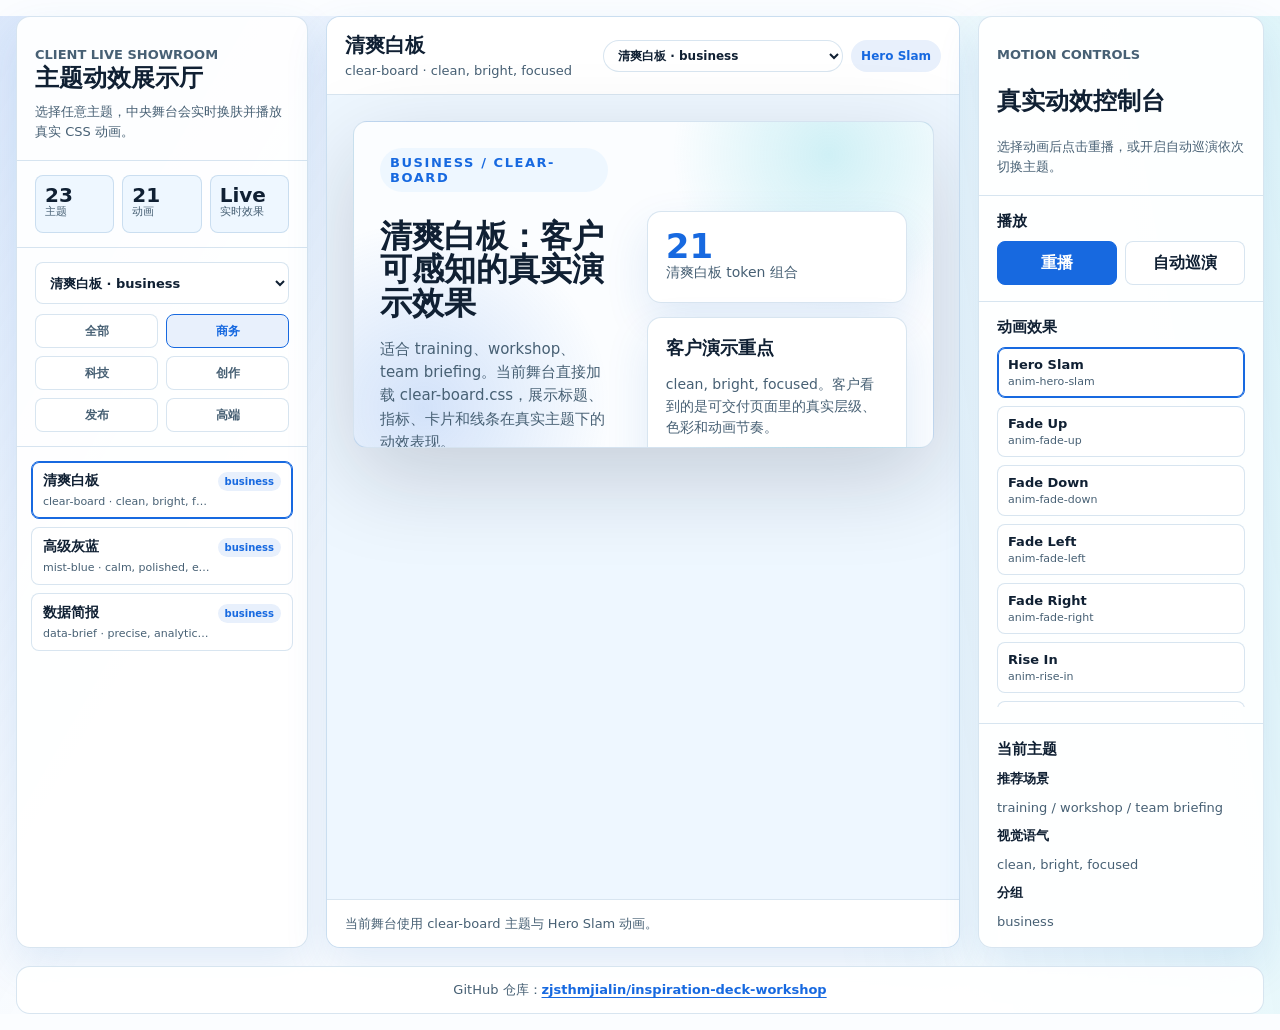
==== commit 616eff5b: "Add repository link to showroom" ====
--- a/index.html
+++ b/index.html
@@ -476,6 +476,33 @@
     .theme-detail dd {
       margin: 0;
     }
+    .showroom-footer {
+      grid-column: 1 / -1;
+      display: flex;
+      align-items: center;
+      justify-content: center;
+      min-height: 48px;
+      padding: 10px 18px;
+      border: 1px solid var(--border);
+      border-radius: var(--radius);
+      color: var(--text-2);
+      background: color-mix(in srgb, var(--surface) 92%, transparent);
+      font-size: 13px;
+      line-height: 1.5;
+      text-align: center;
+    }
+    .showroom-footer a {
+      color: var(--accent);
+      font-weight: 900;
+      text-decoration-thickness: 1px;
+      text-underline-offset: 3px;
+    }
+    .showroom-footer a:hover,
+    .showroom-footer a:focus-visible {
+      color: var(--text-1);
+      outline: 3px solid color-mix(in srgb, var(--accent) 22%, transparent);
+      outline-offset: 3px;
+    }
     @media (max-width: 1180px) {
       .showroom {
         grid-template-columns: 260px minmax(0, 1fr);
@@ -646,6 +673,9 @@
         </dl>
       </section>
     </aside>
+    <footer class="showroom-footer">
+      GitHub 仓库：<a href="https://github.com/zjsthmjialin/inspiration-deck-workshop" target="_blank" rel="noreferrer">zjsthmjialin/inspiration-deck-workshop</a>
+    </footer>
   </main>
 
   <script>
